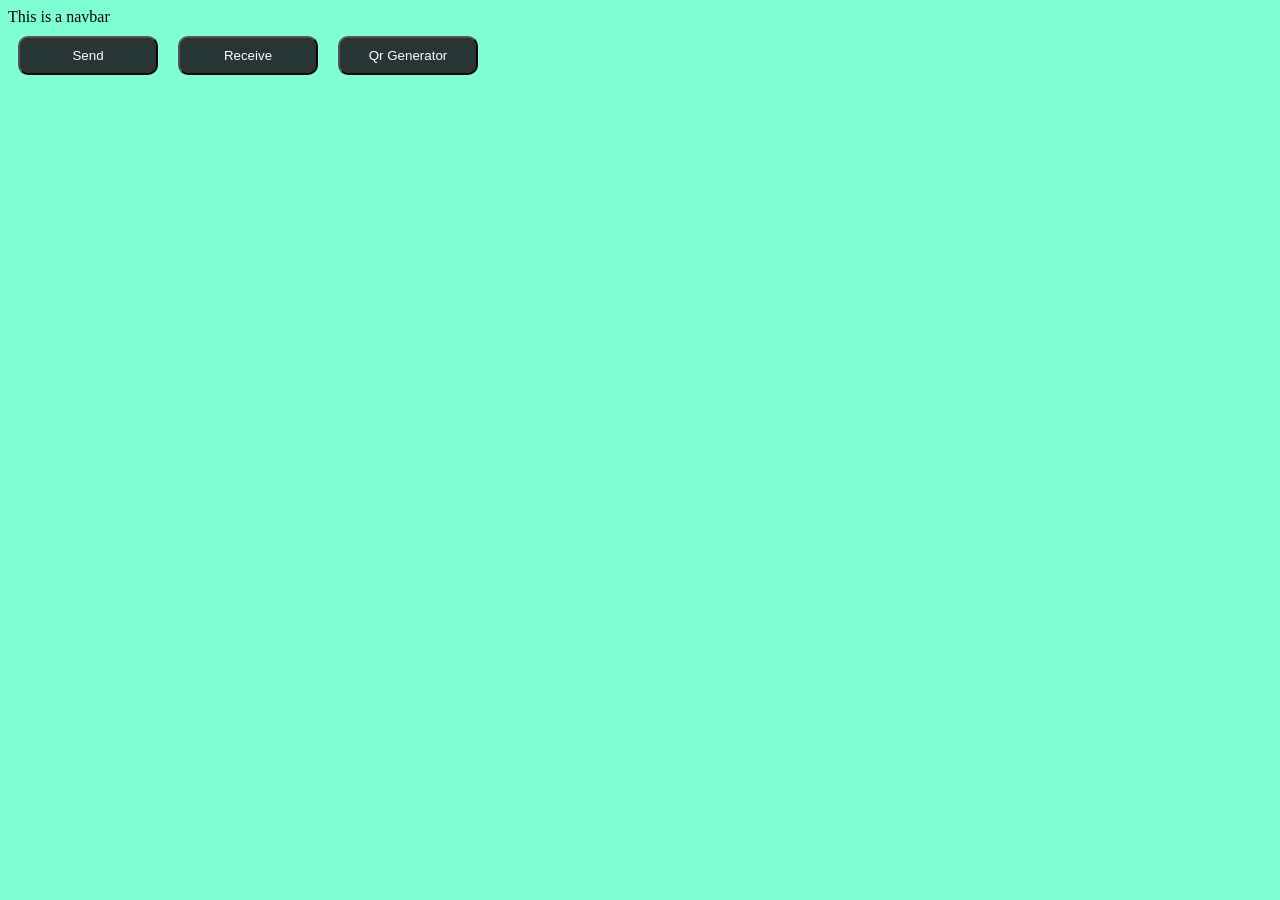
==== src/index.html @ f5bc29cb "feat: add basic project setup and qr generator" ====
<!DOCTYPE html>
<html lang="en">
<head>
    <meta charset="UTF-8">
    <meta name="viewport" content="width=device-width, initial-scale=1.0">
    <title>Vision wire</title>
    <link rel="stylesheet" href="./css/style.css">
</head>
<body>
    <nav class="navbar">
        This is a navbar
    </nav>
    <div class="container">
        <div class="screen-link">
            <a href="sender.html"><button type="button" >Send</button></a>
        </div>
        <div class="screen-link">
            <a href="receiver.html"><button type="button" >Receive</button></a>
        </div>
        <div class="qr-generator-page screen-link">
            <a href="./qr-generator/qr-gen.html"><button type="button" >Qr Generator</button></a>
        </div>

    </div>
</body>
</html>
---- src/css/style.css ----
body {
    background-color: aquamarine
}

.container {
    display: flex;
    flex-direction: row;
}

.screen-link button{
    background-color: rgb(40, 53, 53);
    color: white;
    padding: 10px;
    margin: 10px;
    border-radius: 10px;
    width: 140px;
}
.screen-link button:hover{
    cursor: pointer;
    background-color: rgb(61, 80, 80);
}
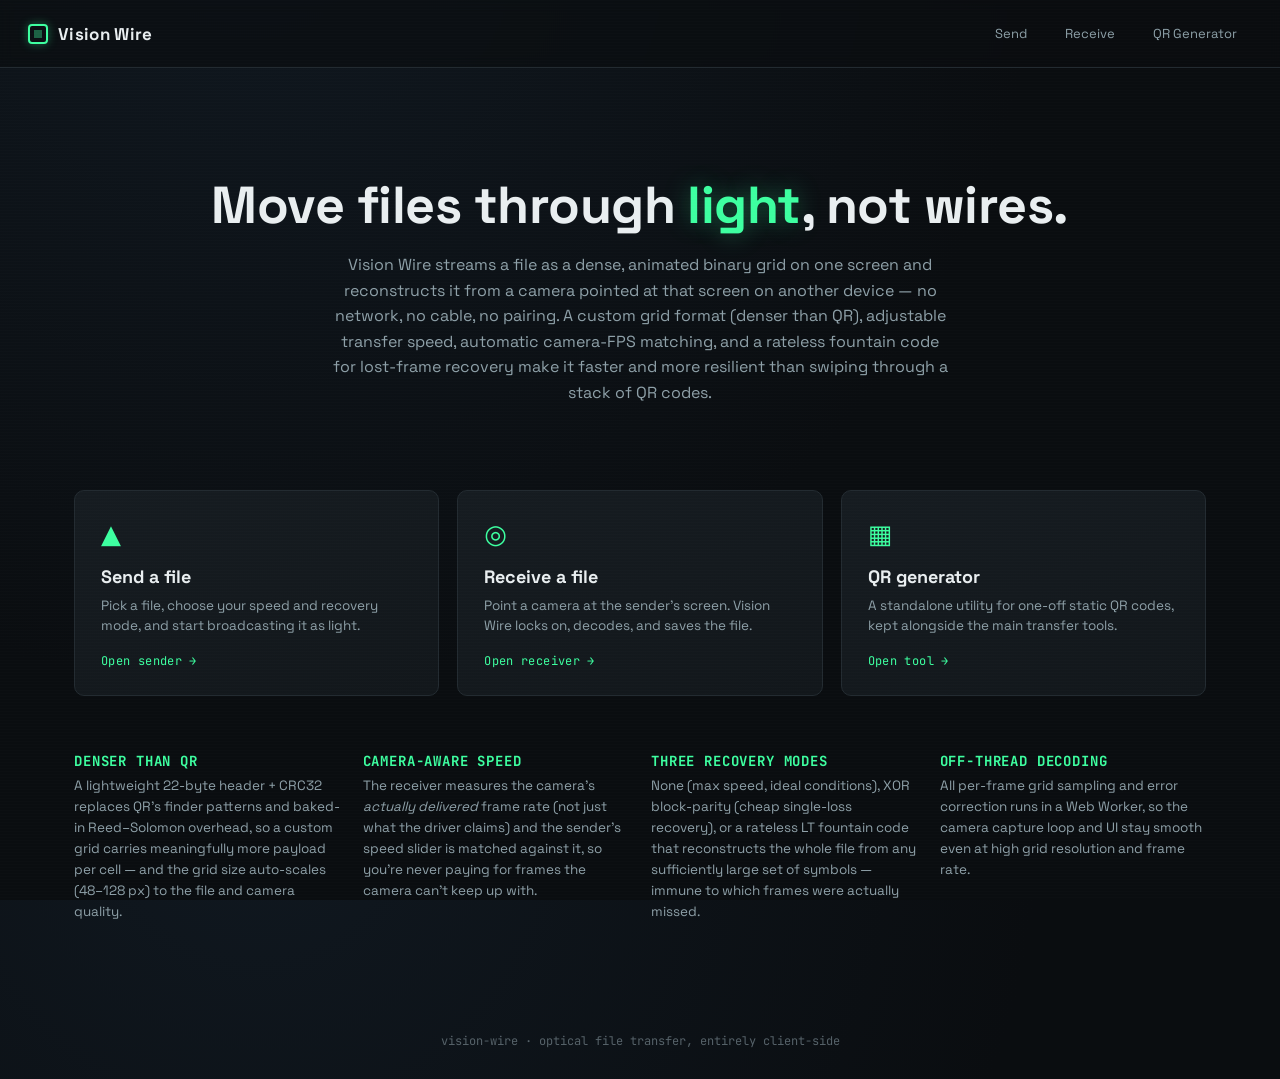
==== commit 1c848000: "feat: add black n white qr data sender" ====
--- a/src/index.html
+++ b/src/index.html
@@ -1,26 +1,92 @@
 <!DOCTYPE html>
 <html lang="en">
 <head>
-    <meta charset="UTF-8">
-    <meta name="viewport" content="width=device-width, initial-scale=1.0">
-    <title>Vision wire</title>
-    <link rel="stylesheet" href="./css/style.css">
+  <meta charset="UTF-8" />
+  <meta name="viewport" content="width=device-width, initial-scale=1.0" />
+  <title>Vision Wire — screen-to-camera data transfer</title>
+  <link rel="stylesheet" href="./css/style.css" />
 </head>
 <body>
-    <nav class="navbar">
-        This is a navbar
-    </nav>
-    <div class="container">
-        <div class="screen-link">
-            <a href="sender.html"><button type="button" >Send</button></a>
-        </div>
-        <div class="screen-link">
-            <a href="receiver.html"><button type="button" >Receive</button></a>
-        </div>
-        <div class="qr-generator-page screen-link">
-            <a href="./qr-generator/qr-gen.html"><button type="button" >Qr Generator</button></a>
-        </div>
+  <nav class="navbar">
+    <a class="brand" href="./index.html">
+      <span class="brand-mark"></span>
+      Vision Wire
+    </a>
+    <div class="navlinks">
+      <a href="sender.html">Send</a>
+      <a href="receiver.html">Receive</a>
+      <a href="./qr-generator/qr-gen.html">QR Generator</a>
+    </div>
+  </nav>
 
+  <div class="page">
+    <section class="hero">
+      <h1>Move files through <span class="accent">light</span>, not wires.</h1>
+      <p>
+        Vision Wire streams a file as a dense, animated binary grid on one screen and
+        reconstructs it from a camera pointed at that screen on another device — no network,
+        no cable, no pairing. A custom grid format (denser than QR), adjustable transfer speed,
+        automatic camera-FPS matching, and a rateless fountain code for lost-frame recovery make
+        it faster and more resilient than swiping through a stack of QR codes.
+      </p>
+    </section>
+
+    <div class="mode-grid">
+      <a class="mode-card screen-link" href="sender.html">
+        <div class="icon">▲</div>
+        <h3>Send a file</h3>
+        <p>Pick a file, choose your speed and recovery mode, and start broadcasting it as light.</p>
+        <div class="cta">Open sender →</div>
+      </a>
+      <a class="mode-card screen-link" href="receiver.html">
+        <div class="icon">◎</div>
+        <h3>Receive a file</h3>
+        <p>Point a camera at the sender's screen. Vision Wire locks on, decodes, and saves the file.</p>
+        <div class="cta">Open receiver →</div>
+      </a>
+      <a class="mode-card screen-link" href="./qr-generator/qr-gen.html">
+        <div class="icon">▦</div>
+        <h3>QR generator</h3>
+        <p>A standalone utility for one-off static QR codes, kept alongside the main transfer tools.</p>
+        <div class="cta">Open tool →</div>
+      </a>
     </div>
+
+    <div class="feature-list">
+      <div class="feature">
+        <h4>Denser than QR</h4>
+        <p>
+          A lightweight 22-byte header + CRC32 replaces QR's finder patterns and baked-in
+          Reed–Solomon overhead, so a custom grid carries meaningfully more payload per cell —
+          and the grid size auto-scales (48–128 px) to the file and camera quality.
+        </p>
+      </div>
+      <div class="feature">
+        <h4>Camera-aware speed</h4>
+        <p>
+          The receiver measures the camera's <em>actually delivered</em> frame rate (not just
+          what the driver claims) and the sender's speed slider is matched against it, so you're
+          never paying for frames the camera can't keep up with.
+        </p>
+      </div>
+      <div class="feature">
+        <h4>Three recovery modes</h4>
+        <p>
+          None (max speed, ideal conditions), XOR block-parity (cheap single-loss recovery), or a
+          rateless LT fountain code that reconstructs the whole file from any sufficiently large
+          set of symbols — immune to which frames were actually missed.
+        </p>
+      </div>
+      <div class="feature">
+        <h4>Off-thread decoding</h4>
+        <p>
+          All per-frame grid sampling and error correction runs in a Web Worker, so the camera
+          capture loop and UI stay smooth even at high grid resolution and frame rate.
+        </p>
+      </div>
+    </div>
+  </div>
+
+  <footer class="page-footer">vision-wire · optical file transfer, entirely client-side</footer>
 </body>
-</html>+</html>
--- a/src/css/style.css
+++ b/src/css/style.css
@@ -1,22 +1,670 @@
+/* Vision Wire — shared design system.
+   Theme: an instrument panel for an optical data link. Dark chassis,
+   phosphor-green signal color, monospace telemetry, corner-bracket
+   "viewfinder" framing on every camera/canvas surface to literally echo
+   the product's own scan markers. */
+
+@import url("https://fonts.googleapis.com/css2?family=Space+Grotesk:wght@500;700&family=JetBrains+Mono:wght@400;500;700&display=swap");
+
+:root {
+  --bg: #0a0d10;
+  --bg-raised: #12171b;
+  --bg-panel: #161c21;
+  --border: #232b31;
+  --border-bright: #34424a;
+
+  --signal: #3dffa0;
+  --signal-dim: #1f7a53;
+  --signal-glow: rgba(61, 255, 160, 0.35);
+
+  --amber: #ffb020;
+  --danger: #ff5c5c;
+  --blue: #57b8ff;
+
+  --text: #e9eef0;
+  --text-dim: #8ea0a8;
+  --text-faint: #566269;
+
+  --radius: 10px;
+  --font-display: "Space Grotesk", system-ui, sans-serif;
+  --font-mono: "JetBrains Mono", ui-monospace, "SF Mono", Menlo, monospace;
+}
+
+* {
+  box-sizing: border-box;
+}
+
+html,
 body {
-    background-color: aquamarine
+  height: 100%;
+}
+
+body {
+  margin: 0;
+  background: radial-gradient(circle at 20% -10%, #101820 0%, var(--bg) 55%);
+  color: var(--text);
+  font-family: var(--font-display);
+  min-height: 100vh;
+}
+
+/* Faint scanline texture over everything — subtle, not distracting. */
+body::before {
+  content: "";
+  position: fixed;
+  inset: 0;
+  pointer-events: none;
+  background: repeating-linear-gradient(
+    to bottom,
+    rgba(255, 255, 255, 0.012) 0px,
+    rgba(255, 255, 255, 0.012) 1px,
+    transparent 1px,
+    transparent 3px
+  );
+  z-index: 9999;
+}
+
+a {
+  color: inherit;
+}
+
+.mono {
+  font-family: var(--font-mono);
+}
+
+/* ---------------------------------------------------------------- nav --- */
+.navbar {
+  display: flex;
+  align-items: center;
+  justify-content: space-between;
+  padding: 16px 28px;
+  border-bottom: 1px solid var(--border);
+  background: rgba(10, 13, 16, 0.7);
+  backdrop-filter: blur(6px);
+  position: sticky;
+  top: 0;
+  z-index: 10;
+}
+
+.brand {
+  display: flex;
+  align-items: center;
+  gap: 10px;
+  font-weight: 700;
+  letter-spacing: 0.02em;
+  text-decoration: none;
+  font-size: 17px;
+}
+
+.brand-mark {
+  width: 20px;
+  height: 20px;
+  border: 2px solid var(--signal);
+  border-radius: 4px;
+  position: relative;
+  box-shadow: 0 0 10px var(--signal-glow);
+}
+.brand-mark::before,
+.brand-mark::after {
+  content: "";
+  position: absolute;
+  background: var(--signal);
+}
+.brand-mark::before {
+  inset: 4px 4px 4px 4px;
+  opacity: 0.35;
+}
+
+.navlinks {
+  display: flex;
+  gap: 8px;
+}
+
+.navlinks a {
+  text-decoration: none;
+  color: var(--text-dim);
+  font-size: 13px;
+  padding: 8px 14px;
+  border-radius: 8px;
+  border: 1px solid transparent;
+  transition: all 0.15s ease;
+}
+.navlinks a:hover {
+  color: var(--text);
+  border-color: var(--border-bright);
+  background: var(--bg-raised);
+}
+
+/* ------------------------------------------------------------ layout --- */
+.page {
+  max-width: 1180px;
+  margin: 0 auto;
+  padding: 40px 24px 80px;
 }
 
 .container {
-    display: flex;
-    flex-direction: row;
-}
-
-.screen-link button{
-    background-color: rgb(40, 53, 53);
-    color: white;
-    padding: 10px;
-    margin: 10px;
-    border-radius: 10px;
-    width: 140px;
-}
-.screen-link button:hover{
-    cursor: pointer;
-    background-color: rgb(61, 80, 80);
-}
-
+  max-width: 1180px;
+  margin: 0 auto;
+  padding: 40px 24px 80px;
+}
+
+.hero {
+  padding: 64px 0 40px;
+  text-align: center;
+}
+
+.hero h1 {
+  font-size: clamp(32px, 5vw, 52px);
+  margin: 0 0 14px;
+  letter-spacing: -0.01em;
+}
+
+.hero .accent {
+  color: var(--signal);
+  text-shadow: 0 0 24px var(--signal-glow);
+}
+
+.hero p {
+  color: var(--text-dim);
+  max-width: 620px;
+  margin: 0 auto;
+  font-size: 16px;
+  line-height: 1.6;
+}
+
+.screen-link {
+  text-decoration: none;
+}
+
+.mode-grid {
+  display: grid;
+  grid-template-columns: repeat(auto-fit, minmax(220px, 1fr));
+  gap: 18px;
+  margin-top: 44px;
+}
+
+.mode-card {
+  display: block;
+  text-decoration: none;
+  background: linear-gradient(160deg, var(--bg-panel), var(--bg-raised));
+  border: 1px solid var(--border);
+  border-radius: var(--radius);
+  padding: 26px;
+  color: var(--text);
+  transition: transform 0.15s ease, border-color 0.15s ease, box-shadow 0.15s ease;
+  position: relative;
+  overflow: hidden;
+}
+.mode-card:hover {
+  transform: translateY(-2px);
+  border-color: var(--signal-dim);
+  box-shadow: 0 8px 30px rgba(0, 0, 0, 0.35);
+}
+.mode-card .icon {
+  font-size: 26px;
+  margin-bottom: 14px;
+  color: var(--signal);
+}
+.mode-card h3 {
+  margin: 0 0 8px;
+  font-size: 18px;
+}
+.mode-card p {
+  margin: 0;
+  color: var(--text-dim);
+  font-size: 13.5px;
+  line-height: 1.55;
+}
+.mode-card .cta {
+  margin-top: 16px;
+  font-family: var(--font-mono);
+  font-size: 12px;
+  color: var(--signal);
+  letter-spacing: 0.03em;
+}
+
+.feature-list {
+  margin-top: 56px;
+  display: grid;
+  grid-template-columns: repeat(auto-fit, minmax(260px, 1fr));
+  gap: 22px;
+}
+.feature-list .feature h4 {
+  margin: 0 0 6px;
+  font-size: 14px;
+  color: var(--signal);
+  font-family: var(--font-mono);
+  text-transform: uppercase;
+  letter-spacing: 0.06em;
+}
+.feature-list .feature p {
+  margin: 0;
+  color: var(--text-dim);
+  font-size: 13.5px;
+  line-height: 1.55;
+}
+
+/* ------------------------------------------------------------- panel --- */
+.workspace {
+  display: grid;
+  grid-template-columns: minmax(0, 1.3fr) minmax(280px, 0.9fr);
+  gap: 22px;
+  align-items: start;
+}
+
+@media (max-width: 880px) {
+  .workspace {
+    grid-template-columns: 1fr;
+  }
+}
+
+.panel {
+  background: var(--bg-panel);
+  border: 1px solid var(--border);
+  border-radius: var(--radius);
+  padding: 22px;
+}
+
+.panel + .panel {
+  margin-top: 18px;
+}
+
+.panel-title {
+  font-family: var(--font-mono);
+  text-transform: uppercase;
+  letter-spacing: 0.08em;
+  font-size: 11.5px;
+  color: var(--text-faint);
+  margin: 0 0 16px;
+  display: flex;
+  align-items: center;
+  gap: 8px;
+}
+.panel-title::before {
+  content: "";
+  width: 6px;
+  height: 6px;
+  border-radius: 50%;
+  background: var(--signal);
+  box-shadow: 0 0 6px var(--signal-glow);
+}
+
+/* --------------------------------------------------------- viewfinder --- */
+.viewfinder {
+  position: relative;
+  width: 100%;
+  aspect-ratio: 1 / 1;
+  background: #000;
+  border-radius: 8px;
+  overflow: hidden;
+  border: 1px solid var(--border-bright);
+}
+
+.viewfinder canvas,
+.viewfinder video {
+  width: 100%;
+  height: 100%;
+  display: block;
+  object-fit: contain;
+  background: #000;
+}
+
+.viewfinder .corner {
+  position: absolute;
+  width: 26px;
+  height: 26px;
+  border: 2px solid var(--signal);
+  opacity: 0.85;
+  filter: drop-shadow(0 0 4px var(--signal-glow));
+}
+.corner.tl {
+  top: 8px;
+  left: 8px;
+  border-right: none;
+  border-bottom: none;
+}
+.corner.tr {
+  top: 8px;
+  right: 8px;
+  border-left: none;
+  border-bottom: none;
+}
+.corner.bl {
+  bottom: 8px;
+  left: 8px;
+  border-right: none;
+  border-top: none;
+}
+.corner.br {
+  bottom: 8px;
+  right: 8px;
+  border-left: none;
+  border-top: none;
+}
+
+.guide-square {
+  position: absolute;
+  top: 3%;
+  left: 3%;
+  right: 3%;
+  bottom: 3%;
+  border: 2px dashed rgba(61, 255, 160, 0.55);
+  border-radius: 4px;
+  pointer-events: none;
+}
+
+.viewfinder-empty {
+  position: absolute;
+  inset: 0;
+  display: flex;
+  align-items: center;
+  justify-content: center;
+  color: var(--text-faint);
+  font-family: var(--font-mono);
+  font-size: 12.5px;
+  text-align: center;
+  padding: 20px;
+}
+
+/* --------------------------------------------------------------- form --- */
+.field {
+  margin-bottom: 18px;
+}
+.field:last-child {
+  margin-bottom: 0;
+}
+.field label {
+  display: flex;
+  justify-content: space-between;
+  align-items: baseline;
+  font-size: 13px;
+  color: var(--text-dim);
+  margin-bottom: 8px;
+}
+.field label .val {
+  font-family: var(--font-mono);
+  color: var(--signal);
+  font-size: 12.5px;
+}
+
+input[type="range"] {
+  -webkit-appearance: none;
+  width: 100%;
+  height: 4px;
+  border-radius: 2px;
+  background: var(--border-bright);
+  outline: none;
+}
+input[type="range"]::-webkit-slider-thumb {
+  -webkit-appearance: none;
+  width: 16px;
+  height: 16px;
+  border-radius: 50%;
+  background: var(--signal);
+  box-shadow: 0 0 8px var(--signal-glow);
+  cursor: pointer;
+  border: 2px solid #06110a;
+}
+input[type="range"]::-moz-range-thumb {
+  width: 16px;
+  height: 16px;
+  border-radius: 50%;
+  background: var(--signal);
+  border: 2px solid #06110a;
+  cursor: pointer;
+}
+
+select,
+.file-drop {
+  width: 100%;
+  background: var(--bg-raised);
+  border: 1px solid var(--border-bright);
+  color: var(--text);
+  padding: 10px 12px;
+  border-radius: 8px;
+  font-family: var(--font-mono);
+  font-size: 13px;
+}
+
+select:focus {
+  outline: none;
+  border-color: var(--signal-dim);
+}
+
+.file-drop {
+  display: flex;
+  align-items: center;
+  justify-content: space-between;
+  gap: 10px;
+  cursor: pointer;
+  color: var(--text-dim);
+  transition: border-color 0.15s ease;
+}
+.file-drop:hover {
+  border-color: var(--signal-dim);
+}
+.file-drop.has-file {
+  color: var(--text);
+  border-color: var(--signal-dim);
+}
+.file-drop input[type="file"] {
+  display: none;
+}
+
+.segmented {
+  display: flex;
+  border: 1px solid var(--border-bright);
+  border-radius: 8px;
+  overflow: hidden;
+}
+.segmented button {
+  flex: 1;
+  padding: 9px 8px;
+  background: var(--bg-raised);
+  border: none;
+  color: var(--text-dim);
+  font-family: var(--font-mono);
+  font-size: 12px;
+  cursor: pointer;
+  border-right: 1px solid var(--border-bright);
+  transition: all 0.15s ease;
+}
+.segmented button:last-child {
+  border-right: none;
+}
+.segmented button.active {
+  background: var(--signal-dim);
+  color: #06110a;
+  font-weight: 700;
+}
+.segmented button:hover:not(.active) {
+  color: var(--text);
+}
+
+.hint {
+  font-size: 12px;
+  color: var(--text-faint);
+  margin-top: 6px;
+  line-height: 1.5;
+}
+
+.checkbox-row {
+  display: flex;
+  align-items: center;
+  gap: 10px;
+  font-size: 13px;
+  color: var(--text-dim);
+}
+.checkbox-row input {
+  accent-color: var(--signal);
+  width: 16px;
+  height: 16px;
+}
+
+/* ------------------------------------------------------------ buttons --- */
+.btn {
+  display: inline-flex;
+  align-items: center;
+  justify-content: center;
+  gap: 8px;
+  padding: 12px 20px;
+  border-radius: 8px;
+  border: 1px solid var(--border-bright);
+  background: var(--bg-raised);
+  color: var(--text);
+  font-family: var(--font-display);
+  font-weight: 600;
+  font-size: 14px;
+  cursor: pointer;
+  width: 100%;
+  transition: all 0.15s ease;
+}
+.btn:hover:not(:disabled) {
+  border-color: var(--signal-dim);
+}
+.btn:disabled {
+  opacity: 0.45;
+  cursor: not-allowed;
+}
+.btn-primary {
+  background: var(--signal);
+  color: #06110a;
+  border-color: var(--signal);
+}
+.btn-primary:hover:not(:disabled) {
+  background: #57ffb4;
+}
+.btn-danger {
+  background: transparent;
+  border-color: var(--danger);
+  color: var(--danger);
+}
+.btn-danger:hover:not(:disabled) {
+  background: rgba(255, 92, 92, 0.1);
+}
+.btn-row {
+  display: flex;
+  gap: 10px;
+}
+
+/* --------------------------------------------------------------- hud --- */
+.stat-grid {
+  display: grid;
+  grid-template-columns: 1fr 1fr;
+  gap: 14px;
+}
+.stat {
+  background: var(--bg-raised);
+  border: 1px solid var(--border);
+  border-radius: 8px;
+  padding: 12px 14px;
+}
+.stat .label {
+  font-size: 10.5px;
+  text-transform: uppercase;
+  letter-spacing: 0.06em;
+  color: var(--text-faint);
+  font-family: var(--font-mono);
+}
+.stat .value {
+  font-family: var(--font-mono);
+  font-size: 18px;
+  font-weight: 700;
+  margin-top: 4px;
+  color: var(--text);
+}
+.stat .value.signal {
+  color: var(--signal);
+}
+.stat .value.amber {
+  color: var(--amber);
+}
+.stat .value.danger {
+  color: var(--danger);
+}
+
+.progress-track {
+  height: 8px;
+  border-radius: 4px;
+  background: var(--bg-raised);
+  border: 1px solid var(--border);
+  overflow: hidden;
+  margin-top: 14px;
+}
+.progress-fill {
+  height: 100%;
+  width: 0%;
+  background: linear-gradient(90deg, var(--signal-dim), var(--signal));
+  border-radius: 4px;
+  transition: width 0.2s ease;
+}
+
+.status-line {
+  display: flex;
+  align-items: center;
+  gap: 8px;
+  font-family: var(--font-mono);
+  font-size: 12.5px;
+  color: var(--text-dim);
+  margin-top: 14px;
+}
+.status-dot {
+  width: 8px;
+  height: 8px;
+  border-radius: 50%;
+  background: var(--text-faint);
+  flex-shrink: 0;
+}
+.status-dot.active {
+  background: var(--signal);
+  box-shadow: 0 0 8px var(--signal-glow);
+  animation: pulse 1.4s ease-in-out infinite;
+}
+.status-dot.warn {
+  background: var(--amber);
+}
+.status-dot.error {
+  background: var(--danger);
+}
+@keyframes pulse {
+  0%,
+  100% {
+    opacity: 1;
+  }
+  50% {
+    opacity: 0.4;
+  }
+}
+
+.badge {
+  display: inline-flex;
+  align-items: center;
+  gap: 6px;
+  font-family: var(--font-mono);
+  font-size: 11px;
+  padding: 4px 9px;
+  border-radius: 20px;
+  border: 1px solid var(--border-bright);
+  color: var(--text-dim);
+}
+.badge.signal {
+  border-color: var(--signal-dim);
+  color: var(--signal);
+}
+
+.log {
+  font-family: var(--font-mono);
+  font-size: 11.5px;
+  color: var(--text-faint);
+  max-height: 90px;
+  overflow-y: auto;
+  margin-top: 12px;
+  line-height: 1.6;
+}
+
+footer.page-footer {
+  text-align: center;
+  padding: 30px;
+  color: var(--text-faint);
+  font-size: 12px;
+  font-family: var(--font-mono);
+}
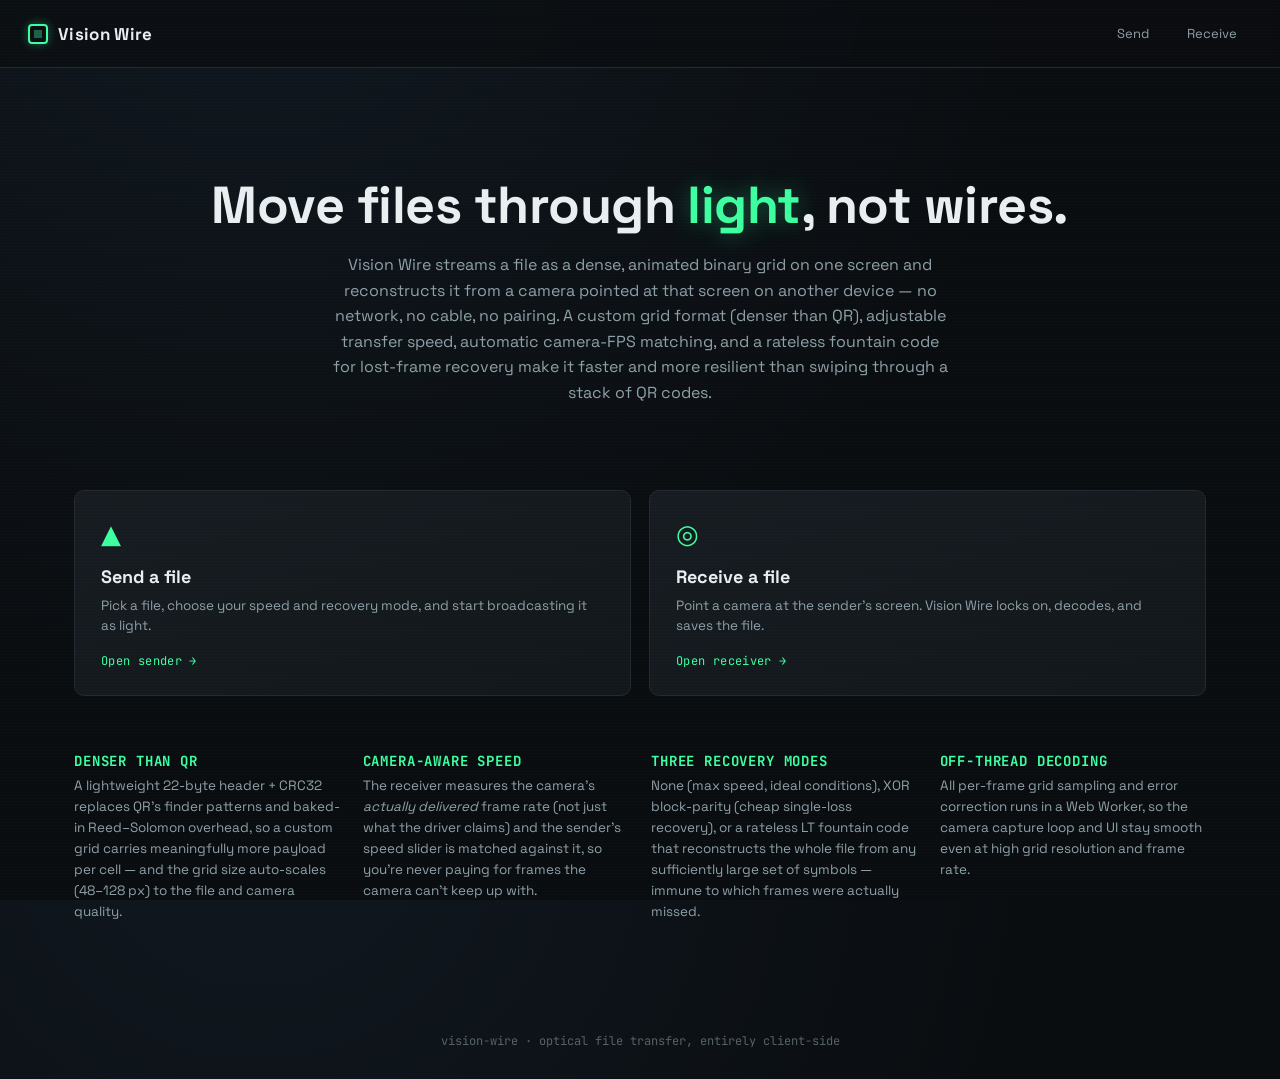
==== commit 11f567d3: "fix: fix allignment problem" ====
--- a/src/index.html
+++ b/src/index.html
@@ -15,7 +15,6 @@
     <div class="navlinks">
       <a href="sender.html">Send</a>
       <a href="receiver.html">Receive</a>
-      <a href="./qr-generator/qr-gen.html">QR Generator</a>
     </div>
   </nav>
 
@@ -43,12 +42,6 @@
         <h3>Receive a file</h3>
         <p>Point a camera at the sender's screen. Vision Wire locks on, decodes, and saves the file.</p>
         <div class="cta">Open receiver →</div>
-      </a>
-      <a class="mode-card screen-link" href="./qr-generator/qr-gen.html">
-        <div class="icon">▦</div>
-        <h3>QR generator</h3>
-        <p>A standalone utility for one-off static QR codes, kept alongside the main transfer tools.</p>
-        <div class="cta">Open tool →</div>
       </a>
     </div>
 
--- a/src/css/style.css
+++ b/src/css/style.css
@@ -292,11 +292,31 @@
 .viewfinder {
   position: relative;
   width: 100%;
-  aspect-ratio: 1 / 1;
   background: #000;
   border-radius: 8px;
   overflow: hidden;
   border: 1px solid var(--border-bright);
+}
+
+/* Sender's viewfinder always shows a square grid — fix it 1:1. */
+.viewfinder--square {
+  aspect-ratio: 1 / 1;
+}
+
+/* Receiver's viewfinder gets its aspect-ratio set inline via JS to exactly
+   match the live camera stream (see receiver-ui.js). This is deliberate:
+   the on-screen alignment guide is positioned as a percentage of this box,
+   and the decode worker samples the guide region as a percentage of the
+   *raw camera frame*. If this box doesn't match the camera's true aspect
+   ratio, object-fit:contain silently letterboxes the video — invisibly,
+   since the bars are the same black as the background — and the two
+   percentages stop lining up, which reads as "stuck searching for lock."
+   A sane default before metadata loads, and a height cap so a portrait
+   phone stream doesn't take over the whole page. */
+.viewfinder--camera {
+  aspect-ratio: 3 / 4;
+  max-height: 66vh;
+  margin: 0 auto;
 }
 
 .viewfinder canvas,
@@ -306,6 +326,7 @@
   display: block;
   object-fit: contain;
   background: #000;
+  image-rendering: pixelated;
 }
 
 .viewfinder .corner {
@@ -635,6 +656,37 @@
   }
 }
 
+/* ---------------------------------------------------------- action bar --- */
+/* The primary Start/Stop controls live directly under the viewfinder they
+   act on, and stick to the bottom of the viewport once the page scrolls —
+   so they're always one tap away regardless of how far down the settings
+   panels run. This is the fix for "buttons need to be closer to the grid /
+   shouldn't require scrolling." */
+.action-bar {
+  position: sticky;
+  bottom: 0;
+  margin: 14px -22px -22px;
+  padding: 14px 22px 22px;
+  background: linear-gradient(to bottom, transparent, var(--bg-panel) 22%);
+  border-top: 1px solid var(--border);
+  border-radius: 0 0 var(--radius) var(--radius);
+  z-index: 5;
+}
+
+.mini-stats {
+  display: flex;
+  gap: 18px;
+  margin-bottom: 12px;
+  font-family: var(--font-mono);
+  font-size: 12px;
+  color: var(--text-dim);
+  flex-wrap: wrap;
+}
+.mini-stats .mini-stat b {
+  color: var(--signal);
+  font-size: 13px;
+}
+
 .badge {
   display: inline-flex;
   align-items: center;
